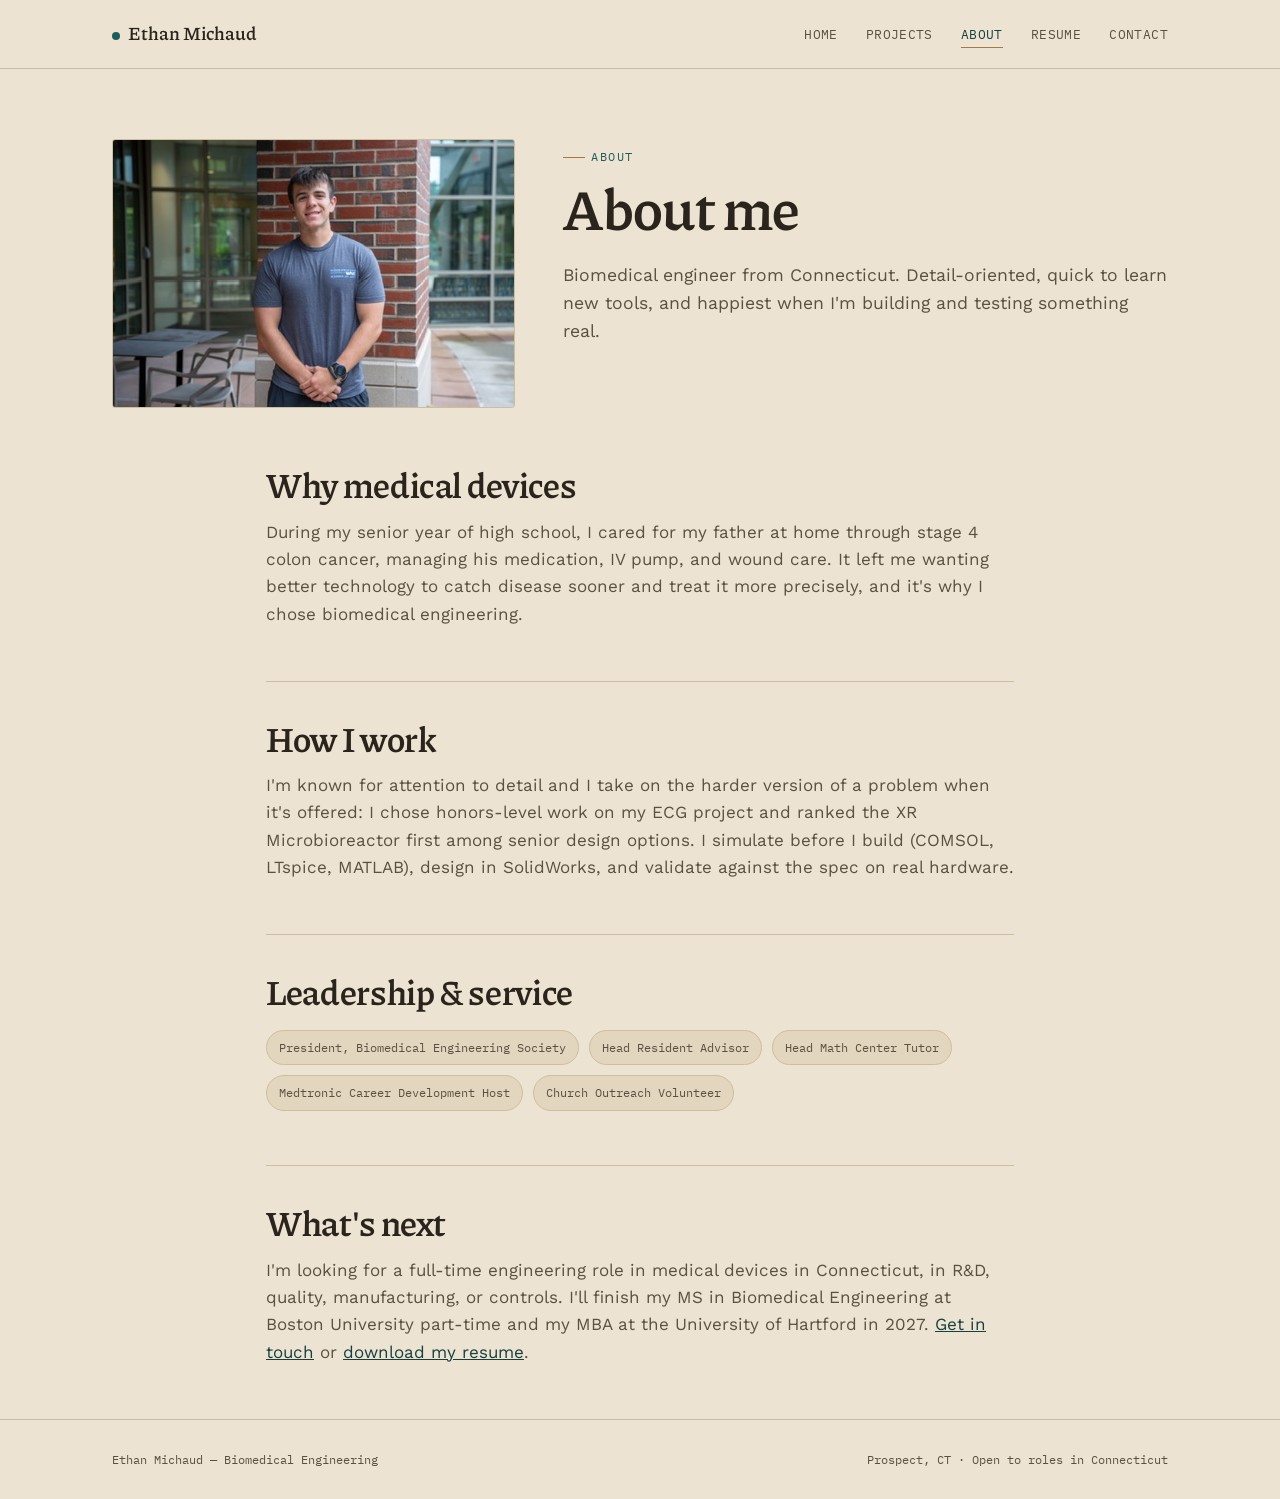
==== about.html @ 3dbb4cb1 "Add files via upload" ====
<!DOCTYPE html>
<html lang="en">
<head>
<meta charset="UTF-8">
<meta name="viewport" content="width=device-width, initial-scale=1.0">
<title>About — Ethan Michaud</title>
<link rel="preconnect" href="https://fonts.googleapis.com">
<link href="https://fonts.googleapis.com/css2?family=Piazzolla:ital,wght@0,500;0,600;1,500&family=Work+Sans:wght@400;500;600&family=IBM+Plex+Mono:wght@400;500;600&display=swap" rel="stylesheet">
<link rel="stylesheet" href="style.css">
</head>
<body>

<nav class="site-nav">
  <div class="wrap">
    <a href="index.html" class="brand"><span class="brand-pulse"></span> Ethan Michaud</a>
    <ul class="nav-links">
      <li><a href="index.html">Home</a></li>
      <li><a href="projects.html">Projects</a></li>
      <li><a href="about.html" class="active">About</a></li>
      <li><a href="assets/Ethan_Michaud_Resume.pdf">Resume</a></li>
      <li><a href="contact.html">Contact</a></li>
    </ul>
  </div>
</nav>

<header class="about-hero section-pad" style="padding-bottom:20px;">
  <div class="wrap">
    <img src="assets/headshot-about.jpeg" alt="Ethan Michaud at Western New England University">
    <div>
      <div class="eyebrow">About</div>
      <h1>About me</h1>
      <p style="font-size:1.1rem; max-width:56ch;">Biomedical engineer from Connecticut. Detail-oriented, quick to learn new tools, and happiest when I'm building and testing something real.</p>
    </div>
  </div>
</header>

<section>
  <div class="wrap">

    <div class="story-block">
      <h2>Why medical devices</h2>
      <p>During my senior year of high school, I cared for my father at home through stage 4 colon cancer, managing his medication, IV pump, and wound care. It left me wanting better technology to catch disease sooner and treat it more precisely, and it's why I chose biomedical engineering.</p>
    </div>

    <div class="story-block">
      <h2>How I work</h2>
      <p>I'm known for attention to detail and I take on the harder version of a problem when it's offered: I chose honors-level work on my ECG project and ranked the XR Microbioreactor first among senior design options. I simulate before I build (COMSOL, LTspice, MATLAB), design in SolidWorks, and validate against the spec on real hardware.</p>
    </div>

    <div class="story-block">
      <h2>Leadership &amp; service</h2>
      <ul class="thread-list">
        <li>President, Biomedical Engineering Society</li>
        <li>Head Resident Advisor</li>
        <li>Head Math Center Tutor</li>
        <li>Medtronic Career Development Host</li>
        <li>Church Outreach Volunteer</li>
      </ul>
    </div>

    <div class="story-block">
      <h2>What's next</h2>
      <p>I'm looking for a full-time engineering role in medical devices in Connecticut, in R&amp;D, quality, manufacturing, or controls. I'll finish my MS in Biomedical Engineering at Boston University part-time and my MBA at the University of Hartford in 2027. <a href="contact.html" style="color:var(--teal-deep); text-decoration:underline;">Get in touch</a> or <a href="assets/Ethan_Michaud_Resume.pdf" style="color:var(--teal-deep); text-decoration:underline;">download my resume</a>.</p>
    </div>

  </div>
</section>

<footer>
  <div class="wrap">
    <span>Ethan Michaud — Biomedical Engineering</span>
    <span>Prospect, CT · Open to roles in Connecticut</span>
  </div>
</footer>

</body>
</html>
---- style.css ----
/* ============================================
   Ethan Michaud — Portfolio
   Design tokens
   ============================================ */
:root {
  --paper: #ECE3D2;
  --paper-deep: #E2D6BE;
  --line: #CDBE9E;
  --ink: #2A241C;
  --ink-soft: #5B5041;
  --teal: #1F5D5B;
  --teal-deep: #163F3E;
  --brass: #A9793E;
  --brass-deep: #8A5F2C;
  --moss: #5C6E4E;

  --display: 'Piazzolla', Georgia, serif;
  --body: 'Work Sans', -apple-system, sans-serif;
  --mono: 'IBM Plex Mono', 'Courier New', monospace;

  --radius: 3px;
  --max-width: 1120px;
}

* { box-sizing: border-box; }

html { scroll-behavior: smooth; }

@media (prefers-reduced-motion: reduce) {
  html { scroll-behavior: auto; }
  * { animation-duration: 0.01ms !important; animation-iteration-count: 1 !important; transition-duration: 0.01ms !important; }
}

body {
  margin: 0;
  background: var(--paper);
  color: var(--ink);
  font-family: var(--body);
  font-size: 17px;
  line-height: 1.6;
  background-image:
    linear-gradient(var(--paper), var(--paper)),
    repeating-linear-gradient(0deg, transparent, transparent 39px, rgba(42,36,28,0.025) 40px);
}

img { max-width: 100%; display: block; }

a { color: inherit; }

h1, h2, h3, h4 {
  font-family: var(--display);
  font-weight: 600;
  margin: 0 0 0.4em;
  color: var(--ink);
  letter-spacing: -0.01em;
}

h1 { font-size: clamp(2.4rem, 5vw, 3.6rem); line-height: 1.05; }
h2 { font-size: clamp(1.6rem, 3vw, 2.2rem); line-height: 1.15; }
h3 { font-size: 1.3rem; }

p { margin: 0 0 1em; color: var(--ink-soft); }

.eyebrow {
  font-family: var(--mono);
  font-size: 0.72rem;
  letter-spacing: 0.14em;
  text-transform: uppercase;
  color: var(--teal);
  display: inline-flex;
  align-items: center;
  gap: 0.5em;
  margin-bottom: 0.9em;
}
.eyebrow::before {
  content: '';
  width: 22px;
  height: 1px;
  background: var(--brass);
}

.wrap {
  max-width: var(--max-width);
  margin: 0 auto;
  padding: 0 32px;
}

/* ---------- Nav ---------- */
.site-nav {
  position: sticky;
  top: 0;
  z-index: 50;
  background: rgba(236, 227, 210, 0.92);
  backdrop-filter: blur(6px);
  border-bottom: 1px solid var(--line);
}
.site-nav .wrap {
  display: flex;
  align-items: center;
  justify-content: space-between;
  height: 68px;
}
.brand {
  font-family: var(--display);
  font-weight: 600;
  font-size: 1.15rem;
  text-decoration: none;
  color: var(--ink);
  display: flex;
  align-items: baseline;
  gap: 8px;
}
.brand-pulse {
  width: 8px; height: 8px;
  border-radius: 50%;
  background: var(--teal);
  display: inline-block;
}
.nav-links {
  display: flex;
  gap: 28px;
  flex-wrap: wrap;
  list-style: none;
  margin: 0; padding: 0;
  font-family: var(--mono);
  font-size: 0.82rem;
  letter-spacing: 0.03em;
  text-transform: uppercase;
}
.nav-links a {
  text-decoration: none;
  color: var(--ink-soft);
  padding-bottom: 4px;
  border-bottom: 1px solid transparent;
  transition: color 0.2s, border-color 0.2s;
}
.nav-links a:hover,
.nav-links a.active {
  color: var(--teal-deep);
  border-color: var(--brass);
}
.nav-links a:focus-visible,
a:focus-visible,
button:focus-visible {
  outline: 2px solid var(--teal);
  outline-offset: 3px;
}

/* ---------- Buttons ---------- */
.btn {
  display: inline-flex;
  align-items: center;
  gap: 8px;
  font-family: var(--mono);
  font-size: 0.82rem;
  letter-spacing: 0.04em;
  text-transform: uppercase;
  text-decoration: none;
  padding: 13px 22px;
  border-radius: var(--radius);
  border: 1px solid var(--ink);
  transition: transform 0.15s ease, background 0.2s, color 0.2s;
}
.btn-primary {
  background: var(--teal);
  border-color: var(--teal);
  color: var(--paper);
}
.btn-primary:hover { background: var(--teal-deep); transform: translateY(-1px); }
.btn-ghost {
  background: transparent;
  color: var(--ink);
}
.btn-ghost:hover { background: var(--ink); color: var(--paper); transform: translateY(-1px); }

/* ---------- Hero ---------- */
.hero {
  padding: 76px 0 40px;
}
.hero .wrap {
  display: grid;
  grid-template-columns: 1.15fr 0.85fr;
  gap: 56px;
  align-items: center;
}
.hero-copy p.lede {
  font-size: 1.15rem;
  color: var(--ink-soft);
  max-width: 46ch;
}
.hero-actions {
  display: flex;
  gap: 16px;
  margin-top: 28px;
  flex-wrap: wrap;
}
.hero-photo {
  position: relative;
}
.hero-photo img {
  border-radius: var(--radius);
  border: 1px solid var(--line);
  filter: sepia(8%) saturate(92%);
}
.hero-photo::after {
  content: '';
  position: absolute;
  inset: 14px -14px -14px 14px;
  border: 1px solid var(--brass);
  border-radius: var(--radius);
  z-index: -1;
}

/* ---------- Signal / waveform timeline ---------- */
.signal {
  padding: 30px 0 70px;
  border-bottom: 1px solid var(--line);
}
.signal-label {
  font-family: var(--mono);
  font-size: 0.72rem;
  letter-spacing: 0.14em;
  text-transform: uppercase;
  color: var(--ink-soft);
  margin-bottom: 18px;
}
.signal svg { width: 100%; height: auto; overflow: visible; }
.signal-path {
  fill: none;
  stroke: var(--teal);
  stroke-width: 2;
  stroke-linecap: round;
  stroke-linejoin: round;
  stroke-dasharray: 2000;
  stroke-dashoffset: 2000;
  animation: draw 2.6s ease forwards 0.2s;
}
@keyframes draw { to { stroke-dashoffset: 0; } }
.signal-node circle {
  fill: var(--paper);
  stroke: var(--brass);
  stroke-width: 2;
}
.signal-node text {
  font-family: var(--mono);
  font-size: 10px;
  fill: var(--ink-soft);
}
.signal-node .yr { fill: var(--brass-deep); font-weight: 600; }
.signal-node .cap { fill: var(--ink-soft); }

/* ---------- Instrument readouts ---------- */
.readouts {
  padding: 46px 0 80px;
}
.readout-grid {
  display: grid;
  grid-template-columns: repeat(4, 1fr);
  gap: 1px;
  background: var(--line);
  border: 1px solid var(--line);
}
.readout {
  background: var(--paper-deep);
  padding: 26px 22px;
}
.readout .value {
  font-family: var(--mono);
  font-size: 2.1rem;
  color: var(--teal-deep);
  font-weight: 500;
}
.readout .label {
  font-family: var(--mono);
  font-size: 0.68rem;
  letter-spacing: 0.1em;
  text-transform: uppercase;
  color: var(--ink-soft);
  margin-top: 6px;
}

/* ---------- Sections ---------- */
section { position: relative; }
.section-pad { padding: 70px 0; }
.divider {
  border: none;
  border-top: 1px solid var(--line);
  margin: 0;
}

/* ---------- Cards / datasheet style ---------- */
.card {
  background: var(--paper-deep);
  border: 1px solid var(--line);
  border-radius: var(--radius);
  overflow: hidden;
}
.card-header {
  display: flex;
  justify-content: space-between;
  align-items: baseline;
  padding: 14px 20px;
  background: var(--ink);
  color: var(--paper);
  font-family: var(--mono);
  font-size: 0.7rem;
  letter-spacing: 0.08em;
  text-transform: uppercase;
}
.card-header .status { color: #C9E4C5; }
.card-body { padding: 24px; }
.card img { border-radius: 2px; margin-bottom: 16px; }

/* ---------- Data tables ---------- */
.data-table {
  width: 100%;
  border-collapse: collapse;
  margin: 16px 0 24px;
  font-family: var(--mono);
  font-size: 0.82rem;
}
.data-table th, .data-table td {
  padding: 10px 12px;
  border: 1px solid var(--line);
  text-align: left;
}
.data-table th {
  background: var(--ink);
  color: var(--paper);
  font-size: 0.7rem;
  letter-spacing: 0.06em;
  text-transform: uppercase;
  font-weight: 500;
}
.data-table tr:nth-child(even) td { background: rgba(0,0,0,0.02); }
.data-table td.highlight { color: var(--brass-deep); font-weight: 600; }
.data-table td.weak { color: #9C4A32; }

.tag-row {
  display: flex;
  flex-wrap: wrap;
  gap: 8px;
  margin-top: 14px;
}
.tag {
  font-family: var(--mono);
  font-size: 0.72rem;
  padding: 5px 10px;
  border: 1px solid var(--line);
  border-radius: 20px;
  color: var(--ink-soft);
}

/* ---------- Featured project ---------- */
.featured {
  border: 1px solid var(--line);
  background: var(--paper-deep);
  border-radius: var(--radius);
  overflow: hidden;
}
.featured .card-header { background: var(--teal-deep); }
.featured-body {
  padding: 36px;
  display: grid;
  grid-template-columns: 1.1fr 0.9fr;
  gap: 36px;
  align-items: center;
}
.featured-gallery {
  display: grid;
  grid-template-columns: 1fr 1fr;
  gap: 10px;
}
.featured-gallery img { height: 100%; object-fit: cover; }
.featured-gallery img:first-child { grid-row: span 2; }

/* ---------- Carousel ---------- */
.carousel {
  position: relative;
  background: var(--ink);
  border-radius: var(--radius);
  overflow: hidden;
}
.carousel-viewport {
  position: relative;
  height: 460px;
}
.carousel-slide {
  position: absolute;
  inset: 0;
  display: flex;
  align-items: center;
  justify-content: center;
  opacity: 0;
  visibility: hidden;
  transition: opacity 0.45s ease;
}
.carousel-slide.active { opacity: 1; visibility: visible; }
.carousel-slide img,
.carousel-slide video {
  max-width: 100%;
  max-height: 100%;
  width: auto;
  height: auto;
  object-fit: contain;
}
.carousel-caption {
  position: absolute;
  left: 0; right: 0; bottom: 0;
  padding: 10px 16px;
  background: linear-gradient(transparent, rgba(0,0,0,0.65));
  color: var(--paper);
  font-family: var(--mono);
  font-size: 0.72rem;
  letter-spacing: 0.03em;
  opacity: 0;
  transition: opacity 0.3s;
}
.carousel-slide.active .carousel-caption { opacity: 1; }
.carousel-btn {
  position: absolute;
  top: 50%;
  transform: translateY(-50%);
  width: 38px; height: 38px;
  border-radius: 50%;
  border: 1px solid rgba(236,227,210,0.4);
  background: rgba(42,36,28,0.55);
  color: var(--paper);
  font-family: var(--mono);
  font-size: 1rem;
  display: flex;
  align-items: center;
  justify-content: center;
  cursor: pointer;
  transition: background 0.2s, border-color 0.2s;
  z-index: 5;
}
.carousel-btn:hover { background: var(--teal); border-color: var(--teal); }
.carousel-prev { left: 12px; }
.carousel-next { right: 12px; }
.carousel-dots {
  display: flex;
  justify-content: center;
  gap: 8px;
  padding: 12px;
  background: var(--ink);
}
.carousel-dots button {
  width: 8px; height: 8px;
  border-radius: 50%;
  border: 1px solid var(--brass);
  background: transparent;
  padding: 0;
  cursor: pointer;
}
.carousel-dots button.active { background: var(--brass); }
.carousel-sm .carousel-viewport { height: 260px; }

.results-strip {
  display: flex;
  gap: 0;
  border-top: 1px solid var(--line);
}
.results-strip > div {
  flex: 1;
  padding: 18px 24px;
  border-left: 1px solid var(--line);
  font-family: var(--mono);
  font-size: 0.78rem;
  color: var(--ink-soft);
}
.results-strip > div:first-child { border-left: none; }
.results-strip strong { display: block; color: var(--brass-deep); font-size: 1rem; margin-bottom: 2px; }

/* ---------- Project grid ---------- */
.project-grid {
  display: grid;
  grid-template-columns: repeat(2, 1fr);
  gap: 24px;
  margin-top: 24px;
}

/* ---------- About page ---------- */
.about-hero .wrap {
  display: grid;
  grid-template-columns: 0.8fr 1.2fr;
  gap: 48px;
  align-items: start;
}
.about-hero img {
  border-radius: var(--radius);
  border: 1px solid var(--line);
}
.story-block {
  max-width: 68ch;
  margin: 0 auto;
  padding: 36px 0;
}
.story-block + .story-block { border-top: 1px solid var(--line); }
.pull-quote {
  font-family: var(--display);
  font-style: italic;
  font-size: 1.5rem;
  color: var(--teal-deep);
  border-left: 3px solid var(--brass);
  padding-left: 24px;
  margin: 40px auto;
  max-width: 60ch;
}
.thread-list {
  list-style: none;
  padding: 0;
  margin: 18px 0;
  display: flex;
  flex-wrap: wrap;
  gap: 10px;
}
.thread-list li {
  font-family: var(--mono);
  font-size: 0.78rem;
  padding: 7px 12px;
  background: var(--paper-deep);
  border: 1px solid var(--line);
  border-radius: 20px;
  color: var(--ink-soft);
}

/* ---------- Photo strip ---------- */
.photo-strip {
  display: grid;
  grid-template-columns: repeat(3, 1fr);
  gap: 14px;
  margin: 20px 0 8px;
}
.photo-strip figure {
  margin: 0;
  border: 1px solid var(--line);
  border-radius: var(--radius);
  overflow: hidden;
  background: var(--paper-deep);
}
.photo-strip img {
  width: 100%;
  height: 220px;
  object-fit: cover;
}
.photo-strip figcaption {
  font-family: var(--mono);
  font-size: 0.7rem;
  color: var(--ink-soft);
  padding: 10px 12px;
}
@media (max-width: 860px) {
  .photo-strip { grid-template-columns: 1fr; }
}

/* ---------- Request form ---------- */
.request-form {
  max-width: 640px;
  margin: 40px auto 0;
  background: var(--paper-deep);
  border: 1px solid var(--line);
  border-radius: var(--radius);
  padding: 28px;
}
.request-form h3 { margin-bottom: 6px; }
.request-form .hint {
  font-size: 0.92rem;
  color: var(--ink-soft);
  margin-bottom: 20px;
}
.field { margin-bottom: 16px; }
.field label {
  display: block;
  font-family: var(--mono);
  font-size: 0.7rem;
  letter-spacing: 0.08em;
  text-transform: uppercase;
  color: var(--ink-soft);
  margin-bottom: 6px;
}
.field input,
.field textarea {
  width: 100%;
  font-family: var(--body);
  font-size: 0.98rem;
  color: var(--ink);
  background: var(--paper);
  border: 1px solid var(--line);
  border-radius: var(--radius);
  padding: 11px 13px;
}
.field textarea { resize: vertical; min-height: 100px; }
.field input:focus,
.field textarea:focus {
  outline: 2px solid var(--teal);
  outline-offset: 1px;
}
.request-form button[type="submit"] {
  font-family: var(--mono);
  font-size: 0.82rem;
  letter-spacing: 0.04em;
  text-transform: uppercase;
  padding: 13px 22px;
  border-radius: var(--radius);
  border: 1px solid var(--teal);
  background: var(--teal);
  color: var(--paper);
  cursor: pointer;
  transition: background 0.2s;
}
.request-form button[type="submit"]:hover { background: var(--teal-deep); }
.form-status {
  margin-top: 14px;
  font-family: var(--mono);
  font-size: 0.82rem;
}
.form-status.success { color: var(--teal-deep); }
.form-status.error { color: #9C4A32; }
.honeypot { position: absolute; left: -9999px; }

/* ---------- Independent project preview cards ---------- */
.proj-grid {
  display: grid;
  grid-template-columns: repeat(2, 1fr);
  gap: 24px;
}
.proj-card {
  display: block;
  text-decoration: none;
  color: inherit;
  background: var(--paper-deep);
  border: 1px solid var(--line);
  border-radius: var(--radius);
  overflow: hidden;
  transition: transform 0.18s ease, box-shadow 0.18s ease, border-color 0.18s ease;
}
.proj-card:hover {
  transform: translateY(-3px);
  border-color: var(--brass);
  box-shadow: 0 10px 24px -12px rgba(42,36,28,0.28);
}
.proj-card .thumb {
  height: 190px;
  overflow: hidden;
  background: var(--ink);
}
.proj-card .thumb img {
  width: 100%;
  height: 100%;
  object-fit: cover;
}
.proj-card .thumb.text-thumb {
  display: flex;
  flex-direction: column;
  justify-content: center;
  padding: 24px;
  background: linear-gradient(135deg, var(--teal-deep), var(--ink));
}
.proj-card .thumb.text-thumb .stat-big {
  font-family: var(--mono);
  font-size: 2.4rem;
  color: var(--paper);
  line-height: 1;
}
.proj-card .thumb.text-thumb .stat-label {
  font-family: var(--mono);
  font-size: 0.72rem;
  color: rgba(236,227,210,0.65);
  letter-spacing: 0.06em;
  text-transform: uppercase;
  margin-top: 8px;
}
.proj-card-body {
  padding: 20px 22px 22px;
}
.proj-card-tag {
  font-family: var(--mono);
  font-size: 0.68rem;
  letter-spacing: 0.08em;
  text-transform: uppercase;
  color: var(--teal-deep);
  margin-bottom: 8px;
  display: block;
}
.proj-card h3 {
  margin: 0 0 8px;
  font-size: 1.2rem;
}
.proj-card p {
  font-size: 0.92rem;
  margin: 0 0 14px;
}
.proj-card .go {
  font-family: var(--mono);
  font-size: 0.76rem;
  color: var(--brass-deep);
}
@media (max-width: 860px) {
  .proj-grid { grid-template-columns: 1fr; }
}

.contact-panel {
  max-width: 640px;
  margin: 0 auto;
  background: var(--paper-deep);
  border: 1px solid var(--line);
  border-radius: var(--radius);
  overflow: hidden;
}
.contact-row {
  display: flex;
  justify-content: space-between;
  align-items: center;
  padding: 20px 28px;
  border-top: 1px solid var(--line);
}
.contact-row:first-child { border-top: none; }
.contact-row .k {
  font-family: var(--mono);
  font-size: 0.72rem;
  letter-spacing: 0.08em;
  text-transform: uppercase;
  color: var(--ink-soft);
}
.contact-row .v { font-size: 1.05rem; text-decoration: none; color: var(--ink); }
.contact-row .v:hover { color: var(--teal-deep); }

/* ---------- Footer ---------- */
footer {
  border-top: 1px solid var(--line);
  padding: 30px 0;
  font-family: var(--mono);
  font-size: 0.75rem;
  color: var(--ink-soft);
}
footer .wrap { display: flex; justify-content: space-between; }

/* ---------- Responsive ---------- */
@media (max-width: 860px) {
  .hero .wrap, .about-hero .wrap, .featured-body { grid-template-columns: 1fr; }
  .hero-photo { order: -1; max-width: 280px; }
  .readout-grid { grid-template-columns: repeat(2, 1fr); }
  .project-grid { grid-template-columns: 1fr; }
  .results-strip { flex-direction: column; }
  .results-strip > div { border-left: none; border-top: 1px solid var(--line); }
  .results-strip > div:first-child { border-top: none; }
  .nav-links { gap: 18px; }
  .featured-gallery { grid-template-columns: 1fr 1fr; }
}
@media (max-width: 560px) {
  .wrap { padding: 0 20px; }
  .site-nav .wrap { flex-direction: column; height: auto; padding-top: 14px; padding-bottom: 10px; gap: 10px; }
  .nav-links { gap: 16px; flex-wrap: wrap; justify-content: center; }
  .signal-scroll { overflow-x: auto; -webkit-overflow-scrolling: touch; }
  .signal-scroll svg { width: 900px; max-width: none; }
}

/* ---------- Full-time additions ---------- */
.experience h2 { margin: 0 0 24px; }
.exp-grid { display: grid; grid-template-columns: repeat(2, minmax(0, 1fr)); gap: 20px; }
.exp-card { background: var(--paper-deep); border: 1px solid var(--line); border-radius: 10px; padding: 22px 24px; }
.exp-top { display: flex; flex-wrap: wrap; justify-content: space-between; align-items: baseline; gap: 6px 16px; }
.exp-top h3 { margin: 0; }
.exp-top span { font-size: 0.9rem; color: var(--ink-soft); white-space: nowrap; }
.exp-role { color: var(--teal-deep); font-weight: 600; margin: 4px 0 12px; }
.exp-card ul { margin: 0; padding-left: 1.1em; color: var(--ink-soft); }
.exp-card li { margin-bottom: 6px; }
.looking { margin-top: 32px; display: flex; flex-wrap: wrap; align-items: center; gap: 14px 20px; }
.looking h3 { margin: 0; flex-basis: 100%; }
.role-tags { list-style: none; margin: 0; padding: 0; display: flex; flex-wrap: wrap; gap: 8px; flex: 1 1 400px; }
.role-tags li { border: 1px solid var(--teal); color: var(--teal-deep); border-radius: 999px; padding: 6px 14px; font-size: 0.92rem; }
@media (max-width: 760px) { .exp-grid { grid-template-columns: 1fr; } }
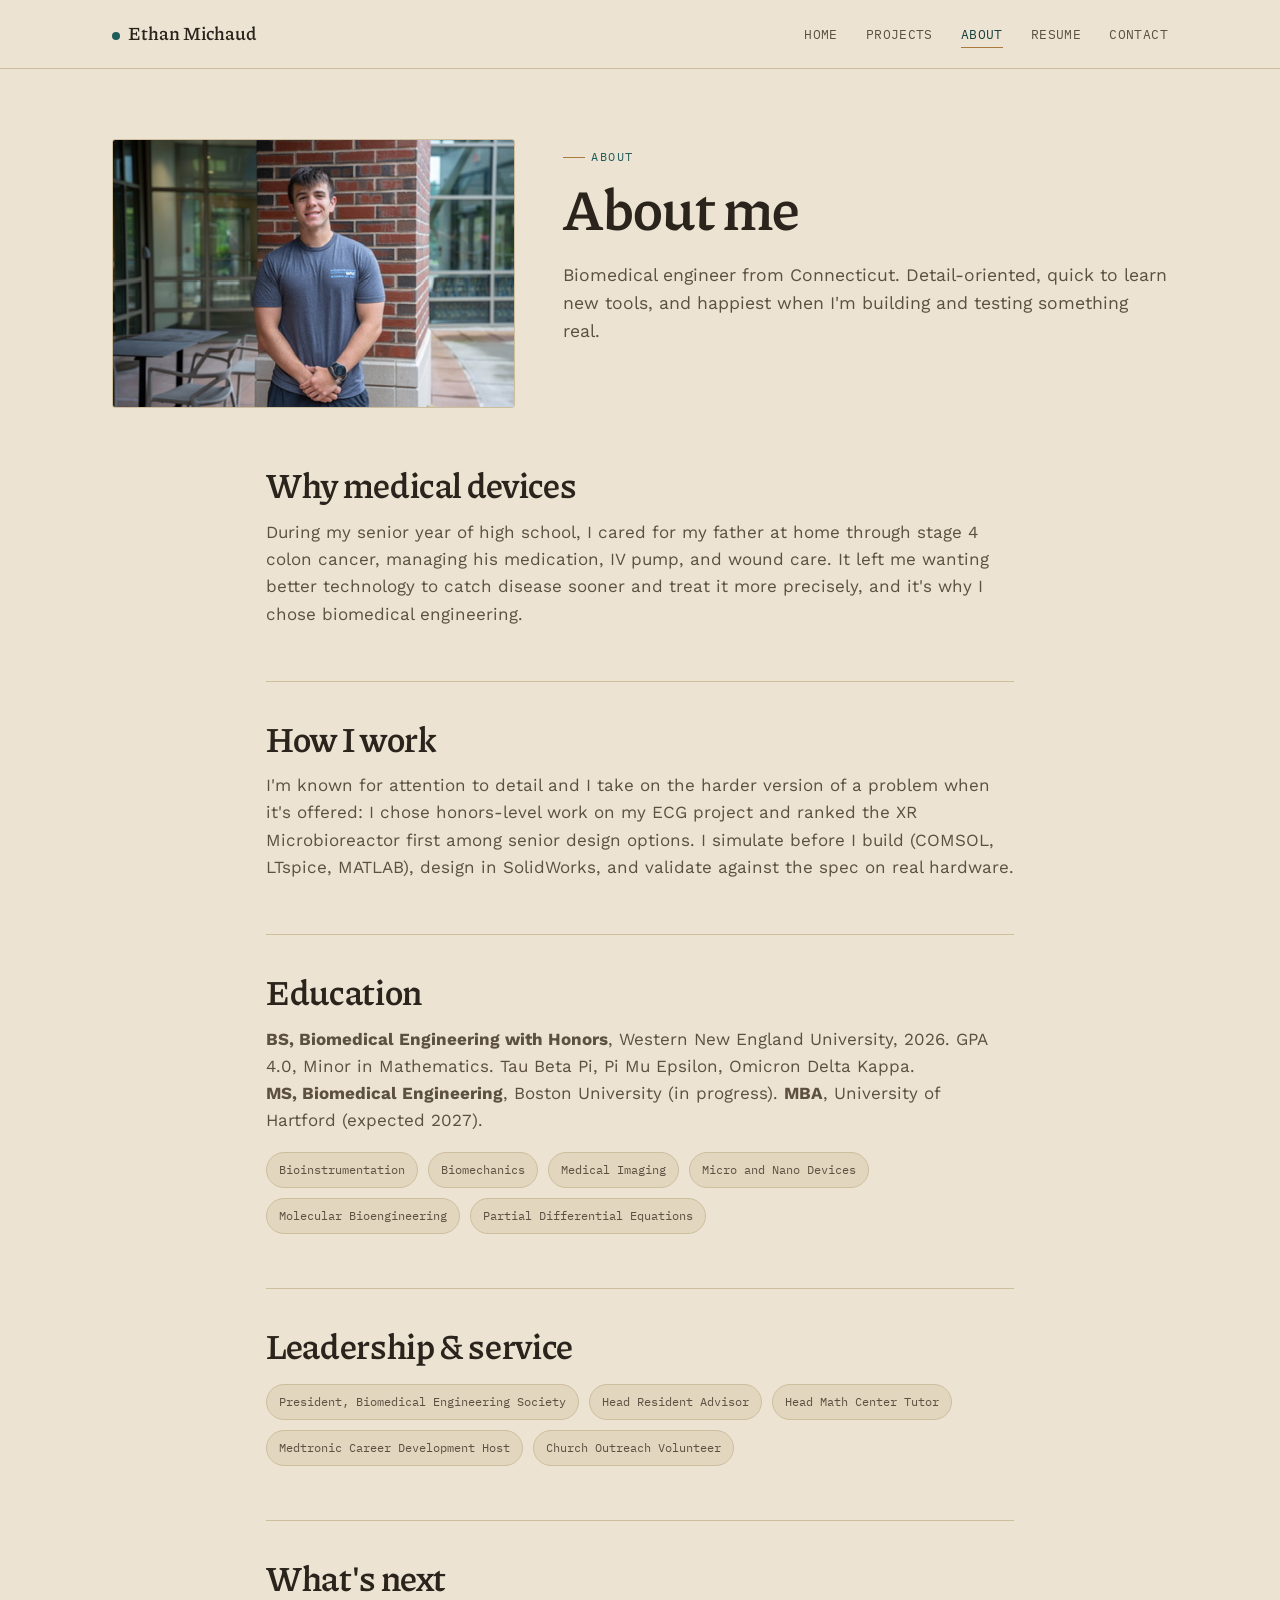
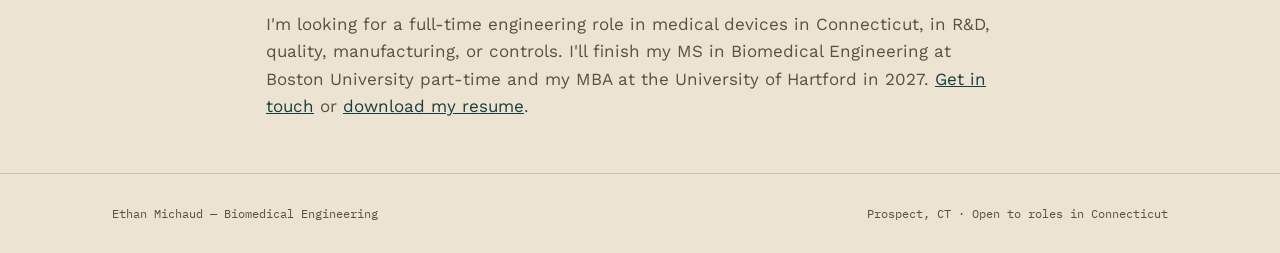
==== commit 800e898b: "Add files via upload" ====
--- a/about.html
+++ b/about.html
@@ -48,6 +48,20 @@
     </div>
 
     <div class="story-block">
+      <h2>Education</h2>
+      <p><strong>BS, Biomedical Engineering with Honors</strong>, Western New England University, 2026. GPA 4.0, Minor in Mathematics. Tau Beta Pi, Pi Mu Epsilon, Omicron Delta Kappa.<br>
+      <strong>MS, Biomedical Engineering</strong>, Boston University (in progress). <strong>MBA</strong>, University of Hartford (expected 2027).</p>
+      <ul class="thread-list">
+        <li>Bioinstrumentation</li>
+        <li>Biomechanics</li>
+        <li>Medical Imaging</li>
+        <li>Micro and Nano Devices</li>
+        <li>Molecular Bioengineering</li>
+        <li>Partial Differential Equations</li>
+      </ul>
+    </div>
+
+    <div class="story-block">
       <h2>Leadership &amp; service</h2>
       <ul class="thread-list">
         <li>President, Biomedical Engineering Society</li>
